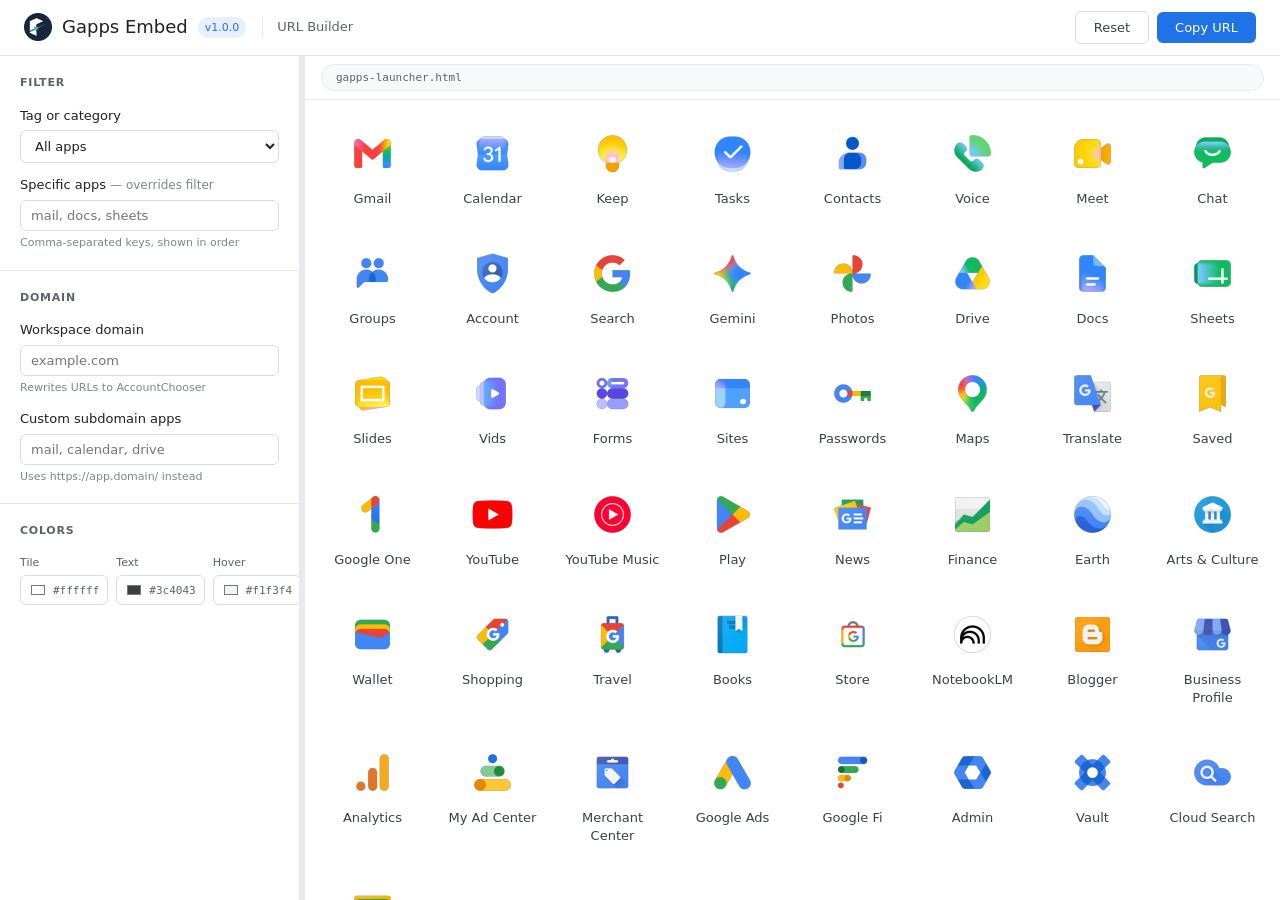
==== gapps-builder.html @ 76f46f24 "Initial public release (v1.0.0)" ====
<!DOCTYPE html>
<html lang="en">
<head>
<meta charset="utf-8">
<meta name="viewport" content="width=device-width, initial-scale=1">
<title>Gapps Embed — URL Builder</title>
<link rel="icon" href="assets/favicon.ico" sizes="any">
<link rel="icon" type="image/png" sizes="32x32" href="assets/favicon-32.png">
<style>
  *, *::before, *::after { box-sizing: border-box; margin: 0; padding: 0; }

  html, body {
    height: 100%;
    font-family: system-ui, -apple-system, 'Segoe UI', Roboto, Arial, sans-serif;
    color: #202124;
    background: #fff;
    line-height: 1.6;
  }

  /* ── Header ── */
  header {
    border-bottom: 1px solid #e8eaed;
    padding: 0 24px;
    height: 56px;
    display: flex;
    align-items: center;
    gap: 12px;
    flex-shrink: 0;
    background: #fff;
    z-index: 10;
  }

  header a.wordmark {
    display: flex;
    align-items: center;
    gap: 10px;
    text-decoration: none;
    color: inherit;
  }

  header img {
    width: 28px;
    height: 28px;
  }

  header h1 {
    font-size: 18px;
    font-weight: 500;
    color: #202124;
  }

  header .badge {
    font-size: 11px;
    background: #e8f0fe;
    color: #1f73e6;
    padding: 2px 7px;
    border-radius: 12px;
    font-weight: 500;
  }

  header .page-title {
    font-size: 13px;
    color: #5f6368;
    padding-left: 14px;
    margin-left: 4px;
    border-left: 1px solid #e8eaed;
  }

  header .spacer { flex: 1; }

  header .header-actions {
    display: flex;
    gap: 8px;
    align-items: center;
  }

  /* ── App shell ── */
  .shell {
    display: flex;
    height: calc(100vh - 56px);
    overflow: hidden;
  }

  /* ── Sidebar (controls) ── */
  .sidebar {
    width: 300px;
    flex-shrink: 0;
    border-right: 1px solid #e8eaed;
    overflow-y: auto;
    background: #fff;
    display: flex;
    flex-direction: column;
  }

  .sidebar-section {
    padding: 18px 20px;
    border-bottom: 1px solid #e8eaed;
  }

  .sidebar-section:last-child {
    border-bottom: none;
  }

  .sidebar-section h3 {
    font-size: 11px;
    font-weight: 600;
    text-transform: uppercase;
    letter-spacing: 0.07em;
    color: #5f6368;
    margin-bottom: 14px;
  }

  .field {
    margin-bottom: 12px;
  }

  .field:last-child { margin-bottom: 0; }

  .field label {
    display: block;
    font-size: 13px;
    font-weight: 500;
    color: #202124;
    margin-bottom: 4px;
  }

  .field label .hint {
    font-weight: 400;
    color: #80868b;
    font-size: 12px;
  }

  .field select,
  .field input[type="text"] {
    width: 100%;
    padding: 7px 10px;
    border: 1px solid #dadce0;
    border-radius: 6px;
    font-family: inherit;
    font-size: 13px;
    color: #202124;
    background: #fff;
    transition: border-color 0.15s;
  }

  .field select:focus,
  .field input[type="text"]:focus {
    outline: none;
    border-color: #1f73e6;
    box-shadow: 0 0 0 2px rgba(31,115,230,0.12);
  }

  .field small {
    display: block;
    font-size: 11px;
    color: #80868b;
    margin-top: 3px;
  }

  /* Color row */
  .color-row {
    display: grid;
    grid-template-columns: 1fr 1fr 1fr;
    gap: 8px;
  }

  .color-field label {
    display: block;
    font-size: 11px;
    font-weight: 500;
    color: #5f6368;
    margin-bottom: 4px;
  }

  .color-swatch {
    display: flex;
    align-items: center;
    gap: 6px;
    padding: 5px 8px;
    border: 1px solid #dadce0;
    border-radius: 6px;
    cursor: pointer;
    background: #fff;
    transition: border-color 0.15s;
  }

  .color-swatch:hover { border-color: #adb5bd; }

  .color-swatch input[type="color"] {
    width: 18px;
    height: 18px;
    border: none;
    padding: 0;
    background: none;
    cursor: pointer;
    border-radius: 3px;
    flex-shrink: 0;
  }

  .color-swatch span {
    font-size: 11px;
    font-family: 'Menlo', 'Consolas', monospace;
    color: #5f6368;
    white-space: nowrap;
  }

  /* ── Buttons ── */
  .btn-primary {
    display: inline-flex;
    align-items: center;
    padding: 8px 18px;
    background: #1f73e6;
    color: #fff;
    text-decoration: none;
    border-radius: 6px;
    font-size: 13px;
    font-weight: 500;
    border: none;
    cursor: pointer;
    transition: background 0.15s;
    font-family: inherit;
    white-space: nowrap;
  }

  .btn-primary:hover { background: #1765cc; }

  .btn-secondary {
    display: inline-flex;
    align-items: center;
    padding: 8px 18px;
    border: 1px solid #dadce0;
    color: #3c4043;
    text-decoration: none;
    border-radius: 6px;
    font-size: 13px;
    font-weight: 500;
    background: #fff;
    cursor: pointer;
    transition: background 0.15s;
    font-family: inherit;
    white-space: nowrap;
  }

  .btn-secondary:hover { background: #f8f9fa; }

  .action-row {
    display: flex;
    gap: 8px;
  }

  /* ── Resize handle ── */
  .resize-handle {
    width: 5px;
    flex-shrink: 0;
    background: #e8eaed;
    cursor: col-resize;
    transition: background 0.15s;
    position: relative;
  }

  .resize-handle:hover,
  .resize-handle.dragging {
    background: #1f73e6;
  }

  /* ── Preview pane ── */
  .preview-pane {
    flex: 1;
    display: flex;
    flex-direction: column;
    background: #f8f9fa;
    overflow: hidden;
  }

  .preview-toolbar {
    height: 44px;
    background: #fff;
    border-bottom: 1px solid #e8eaed;
    display: flex;
    align-items: center;
    padding: 0 16px;
    gap: 10px;
    flex-shrink: 0;
  }

  .preview-url {
    flex: 1;
    background: #f8f9fa;
    border: 1px solid #e8eaed;
    border-radius: 20px;
    padding: 4px 14px;
    font-family: 'Menlo', 'Consolas', monospace;
    font-size: 11px;
    color: #5f6368;
    white-space: nowrap;
    overflow: hidden;
    text-overflow: ellipsis;
    cursor: default;
    user-select: all;
  }

  .preview-pane iframe {
    flex: 1;
    border: none;
    width: 100%;
    background: #fff;
  }

  /* ── Toast ── */
  .toast {
    position: fixed;
    bottom: 20px;
    right: 20px;
    background: #202124;
    color: #fff;
    padding: 9px 16px;
    border-radius: 8px;
    font-size: 13px;
    opacity: 0;
    transform: translateY(6px);
    transition: opacity 0.18s, transform 0.18s;
    pointer-events: none;
    z-index: 100;
  }

  .toast.show {
    opacity: 1;
    transform: translateY(0);
  }
</style>
<script src="src/apps.js"></script>
<script src="src/filter.js"></script>
</head>
<body>

<header>
  <a href="index.html" class="wordmark">
    <img src="assets/favicon-48.png" alt="">
    <h1>Gapps Embed</h1>
    <span class="badge">v1.0.0</span>
  </a>
  <span class="page-title">URL Builder</span>
  <div class="spacer"></div>
  <div class="header-actions">
    <button class="btn-secondary" onclick="resetForm()">Reset</button>
    <button class="btn-primary" onclick="copyURL()">Copy URL</button>
  </div>
</header>

<div class="shell">

  <!-- Sidebar: Controls -->
  <aside class="sidebar">

    <div class="sidebar-section">
      <h3>Filter</h3>
      <div class="field">
        <label for="filter">Tag or category</label>
        <select id="filter">
          <option value="">All apps</option>
          <option value="gmail">Personal Gmail</option>
          <option value="ws-legacy">Workspace Legacy</option>
          <option value="ws-starter">Workspace Starter</option>
          <option value="ws-standard">Workspace Standard</option>
          <option value="ws-plus">Workspace Plus</option>
          <option value="ws-enterprise">Workspace Enterprise</option>
          <option value="ws-education">Workspace Education</option>
          <option value="ws-essentials">Workspace Essentials</option>
        </select>
      </div>
      <div class="field">
        <label for="apps">Specific apps <span class="hint">— overrides filter</span></label>
        <input type="text" id="apps" placeholder="mail, docs, sheets">
        <small>Comma-separated keys, shown in order</small>
      </div>
    </div>

    <div class="sidebar-section">
      <h3>Domain</h3>
      <div class="field">
        <label for="domain">Workspace domain</label>
        <input type="text" id="domain" placeholder="example.com">
        <small>Rewrites URLs to AccountChooser</small>
      </div>
      <div class="field">
        <label for="custom">Custom subdomain apps</label>
        <input type="text" id="custom" placeholder="mail, calendar, drive">
        <small>Uses https://app.domain/ instead</small>
      </div>
    </div>

    <div class="sidebar-section">
      <h3>Colors</h3>
      <div class="color-row">
        <div class="color-field">
          <label>Tile</label>
          <div class="color-swatch">
            <input type="color" id="tile" value="#ffffff">
            <span id="tile-hex">#ffffff</span>
          </div>
        </div>
        <div class="color-field">
          <label>Text</label>
          <div class="color-swatch">
            <input type="color" id="text" value="#3c4043">
            <span id="text-hex">#3c4043</span>
          </div>
        </div>
        <div class="color-field">
          <label>Hover</label>
          <div class="color-swatch">
            <input type="color" id="hover" value="#f1f3f4">
            <span id="hover-hex">#f1f3f4</span>
          </div>
        </div>
      </div>
    </div>

  </aside>

  <!-- Resize handle -->
  <div class="resize-handle" id="resize-handle"></div>

  <!-- Preview pane -->
  <div class="preview-pane">
    <div class="preview-toolbar">
      <div class="preview-url" id="preview-url">gapps-launcher.html</div>
    </div>
    <iframe id="preview" src="gapps-launcher.html"></iframe>
  </div>

</div>

<div class="toast" id="toast"></div>

<script>
  const BASE = 'gapps-launcher.html';

  function buildURL() {
    const params = new URLSearchParams();

    const filter = document.getElementById('filter').value;
    if (filter) params.set('filter', filter);

    const apps = document.getElementById('apps').value.trim();
    if (apps) {
      const list = apps.split(',').map(a => a.trim().toLowerCase()).filter(a => /^[a-z0-9-]+$/.test(a)).join(',');
      if (list) params.set('apps', list);
    }

    const domain = document.getElementById('domain').value.trim().toLowerCase();
    if (domain) {
      const DOMAIN_RE = /^[a-z0-9]([a-z0-9-]*[a-z0-9])?(\.[a-z0-9]([a-z0-9-]*[a-z0-9])?)+$/i;
      if (DOMAIN_RE.test(domain)) params.set('domain', domain);
    }

    const custom = document.getElementById('custom').value.trim();
    if (custom) {
      const list = custom.split(',').map(a => a.trim().toLowerCase()).filter(a => /^[a-z0-9-]+$/.test(a)).join(',');
      if (list) params.set('custom', list);
    }

    const tile = document.getElementById('tile').value;
    if (tile !== '#ffffff') params.set('tile', tile.slice(1));

    const text = document.getElementById('text').value;
    if (text !== '#3c4043') params.set('text', text.slice(1));

    const hover = document.getElementById('hover').value;
    if (hover !== '#f1f3f4') params.set('hover', hover.slice(1));

    return BASE + (params.toString() ? '?' + params.toString() : '');
  }

  function update() {
    const url = buildURL();
    document.getElementById('preview-url').textContent = url;
    document.getElementById('preview').src = url;
  }

  function copyURL() {
    const url = buildURL();
    const base = window.location.origin + window.location.pathname.replace(/\/[^/]+$/, '/');
    navigator.clipboard.writeText(base + url)
      .then(() => showToast('URL copied to clipboard'))
      .catch(() => showToast('Copy failed'));
  }

  function resetForm() {
    document.getElementById('filter').value = '';
    document.getElementById('apps').value = '';
    document.getElementById('domain').value = '';
    document.getElementById('custom').value = '';
    document.getElementById('tile').value = '#ffffff';
    document.getElementById('text').value = '#3c4043';
    document.getElementById('hover').value = '#f1f3f4';
    syncHex();
    update();
  }

  function syncHex() {
    ['tile', 'text', 'hover'].forEach(id => {
      document.getElementById(id + '-hex').textContent = document.getElementById(id).value;
    });
  }

  function showToast(msg) {
    const t = document.getElementById('toast');
    t.textContent = msg;
    t.classList.add('show');
    setTimeout(() => t.classList.remove('show'), 2500);
  }

  // Resizable sidebar
  (function () {
    const handle = document.getElementById('resize-handle');
    const sidebar = document.querySelector('.sidebar');
    const shell = document.querySelector('.shell');
    let dragging = false;
    let startX, startWidth;

    handle.addEventListener('mousedown', e => {
      dragging = true;
      startX = e.clientX;
      startWidth = sidebar.offsetWidth;
      handle.classList.add('dragging');
      document.body.style.cursor = 'col-resize';
      document.body.style.userSelect = 'none';
      // Cover iframe to prevent it stealing mouse events
      document.getElementById('preview').style.pointerEvents = 'none';
    });

    document.addEventListener('mousemove', e => {
      if (!dragging) return;
      const delta = e.clientX - startX;
      const newWidth = Math.min(Math.max(220, startWidth + delta), shell.offsetWidth - 300);
      sidebar.style.width = newWidth + 'px';
    });

    document.addEventListener('mouseup', () => {
      if (!dragging) return;
      dragging = false;
      handle.classList.remove('dragging');
      document.body.style.cursor = '';
      document.body.style.userSelect = '';
      document.getElementById('preview').style.pointerEvents = '';
    });
  })();

  ['filter', 'apps', 'domain', 'custom'].forEach(id => {
    document.getElementById(id).addEventListener('input', update);
    document.getElementById(id).addEventListener('change', update);
  });

  ['tile', 'text', 'hover'].forEach(id => {
    document.getElementById(id).addEventListener('input', () => { syncHex(); update(); });
  });

  update();
</script>

</body>
</html>
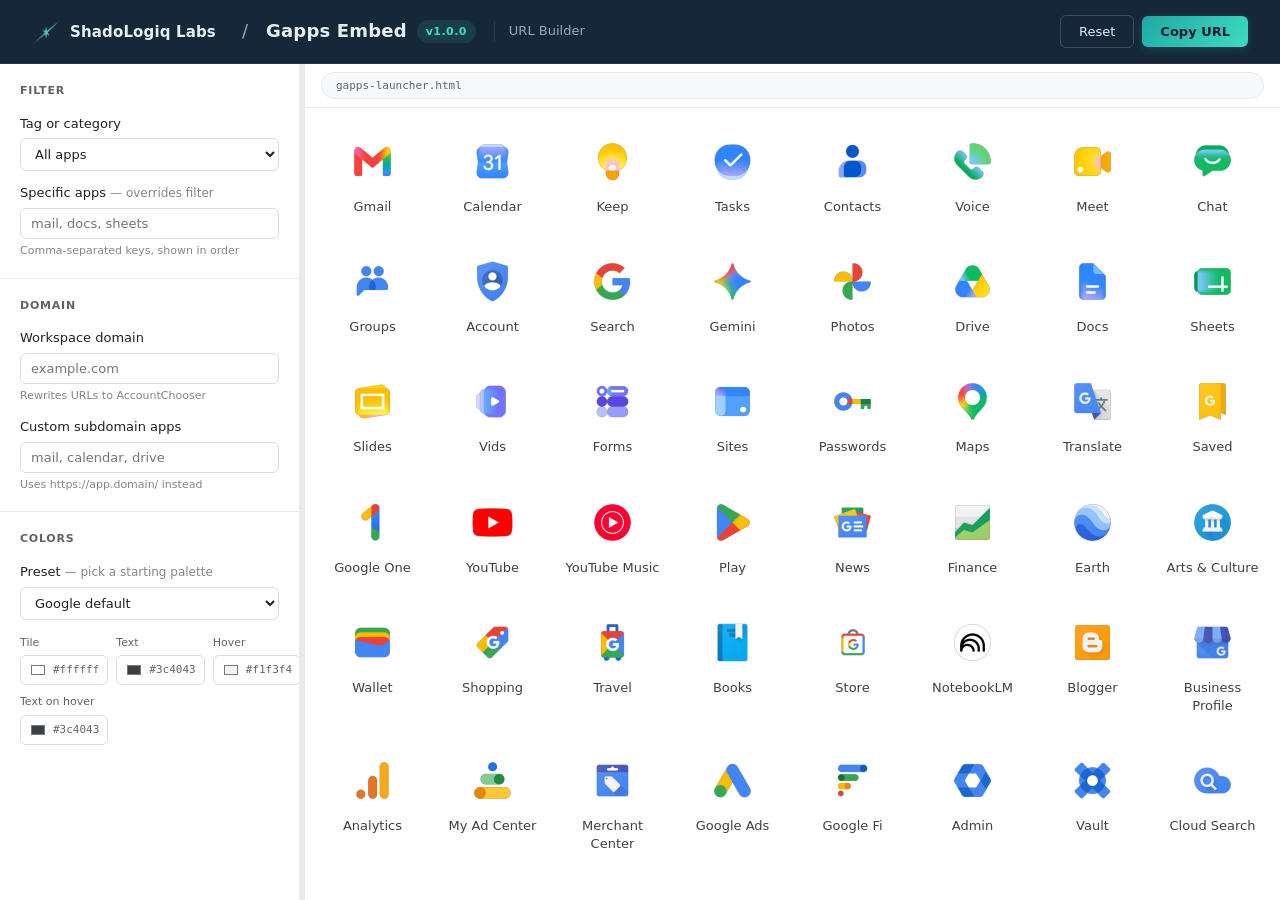
==== commit acac8377: "v1.1: live theming demo + texthover API + brand-chip nav - Fix postMessage theming being silently ig" ====
--- a/gapps-builder.html
+++ b/gapps-builder.html
@@ -17,17 +17,52 @@
     line-height: 1.6;
   }
 
-  /* ── Header ── */
+  /* ── Header (ShadoLogiq dark theme, matches other site pages) ── */
   header {
-    border-bottom: 1px solid #e8eaed;
-    padding: 0 24px;
-    height: 56px;
-    display: flex;
-    align-items: center;
-    gap: 12px;
+    background: #16273A;                       /* --navy */
+    border-bottom: 1px solid rgba(255,255,255,0.08);
+    padding: 14px 32px;
+    height: 64px;
+    display: flex;
+    align-items: center;
+    gap: 14px;
     flex-shrink: 0;
-    background: #fff;
     z-index: 10;
+  }
+
+  header .brand-chip {
+    display: flex;
+    align-items: center;
+    gap: 10px;
+    text-decoration: none;
+    color: #E6EEF5;                            /* --ink */
+    padding: 4px 8px;
+    margin-left: -8px;
+    border-radius: 8px;
+    transition: background 0.15s;
+  }
+
+  header .brand-chip:hover {
+    background: rgba(255,255,255,0.04);
+    text-decoration: none;
+  }
+
+  header .brand-chip img {
+    width: 28px;
+    height: 28px;
+  }
+
+  header .brand-name {
+    font-size: 15px;
+    font-weight: 600;
+    letter-spacing: 0.01em;
+  }
+
+  header .crumb-sep {
+    color: #9BA9B8;                            /* --ink-mute */
+    font-size: 18px;
+    font-weight: 300;
+    margin: 0 4px;
   }
 
   header a.wordmark {
@@ -38,32 +73,29 @@
     color: inherit;
   }
 
-  header img {
-    width: 28px;
-    height: 28px;
-  }
-
   header h1 {
     font-size: 18px;
-    font-weight: 500;
-    color: #202124;
+    font-weight: 600;
+    color: #E6EEF5;
+    letter-spacing: 0.01em;
   }
 
   header .badge {
     font-size: 11px;
-    background: #e8f0fe;
-    color: #1f73e6;
-    padding: 2px 7px;
-    border-radius: 12px;
-    font-weight: 500;
+    background: rgba(60, 220, 192, 0.12);      /* --pill-bg */
+    color: #3CDCC0;                            /* --pill-text */
+    padding: 3px 9px;
+    border-radius: 99px;
+    font-weight: 600;
+    letter-spacing: 0.04em;
   }
 
   header .page-title {
     font-size: 13px;
-    color: #5f6368;
+    color: #9BA9B8;
     padding-left: 14px;
     margin-left: 4px;
-    border-left: 1px solid #e8eaed;
+    border-left: 1px solid rgba(255,255,255,0.08);
   }
 
   header .spacer { flex: 1; }
@@ -77,7 +109,7 @@
   /* ── App shell ── */
   .shell {
     display: flex;
-    height: calc(100vh - 56px);
+    height: calc(100vh - 64px);
     overflow: hidden;
   }
 
@@ -204,44 +236,51 @@
     white-space: nowrap;
   }
 
-  /* ── Buttons ── */
+  /* ── Buttons (header lives on dark; sidebar/preview on light) ── */
   .btn-primary {
     display: inline-flex;
     align-items: center;
     padding: 8px 18px;
-    background: #1f73e6;
-    color: #fff;
+    background: linear-gradient(135deg, #1FA9A5, #3CDCC0);
+    color: #0E1B2A;
+    text-decoration: none;
+    border-radius: 6px;
+    font-size: 13px;
+    font-weight: 600;
+    border: none;
+    cursor: pointer;
+    transition: transform 0.15s, box-shadow 0.15s;
+    box-shadow: 0 2px 8px rgba(60,220,192,0.18);
+    font-family: inherit;
+    white-space: nowrap;
+  }
+
+  .btn-primary:hover {
+    transform: translateY(-1px);
+    box-shadow: 0 4px 14px rgba(60,220,192,0.3);
+  }
+
+  .btn-secondary {
+    display: inline-flex;
+    align-items: center;
+    padding: 8px 18px;
+    border: 1px solid rgba(255,255,255,0.18);
+    color: #E6EEF5;
     text-decoration: none;
     border-radius: 6px;
     font-size: 13px;
     font-weight: 500;
-    border: none;
+    background: transparent;
     cursor: pointer;
-    transition: background 0.15s;
+    transition: background 0.15s, border-color 0.15s;
     font-family: inherit;
     white-space: nowrap;
   }
 
-  .btn-primary:hover { background: #1765cc; }
-
-  .btn-secondary {
-    display: inline-flex;
-    align-items: center;
-    padding: 8px 18px;
-    border: 1px solid #dadce0;
-    color: #3c4043;
-    text-decoration: none;
-    border-radius: 6px;
-    font-size: 13px;
-    font-weight: 500;
-    background: #fff;
-    cursor: pointer;
-    transition: background 0.15s;
-    font-family: inherit;
-    white-space: nowrap;
-  }
-
-  .btn-secondary:hover { background: #f8f9fa; }
+  .btn-secondary:hover {
+    background: rgba(255,255,255,0.06);
+    border-color: rgba(255,255,255,0.28);
+  }
 
   .action-row {
     display: flex;
@@ -334,8 +373,12 @@
 <body>
 
 <header>
+  <a href="https://shadologiq.com" class="brand-chip" aria-label="ShadoLogiq Labs home">
+    <img src="assets/sll_spark_service_mark.png" alt="">
+    <span class="brand-name">ShadoLogiq Labs</span>
+  </a>
+  <span class="crumb-sep">/</span>
   <a href="index.html" class="wordmark">
-    <img src="assets/favicon-48.png" alt="">
     <h1>Gapps Embed</h1>
     <span class="badge">v1.0.0</span>
   </a>
@@ -391,6 +434,16 @@
 
     <div class="sidebar-section">
       <h3>Colors</h3>
+      <div class="field" style="margin-bottom: 14px;">
+        <label for="preset">Preset <span class="hint">— pick a starting palette</span></label>
+        <select id="preset">
+          <option value="custom">Custom</option>
+          <option value="google" selected>Google default</option>
+          <option value="shadologiq">ShadoLogiq (spark flip)</option>
+          <option value="solarized">Solarized</option>
+          <option value="github-dark">GitHub Dark</option>
+        </select>
+      </div>
       <div class="color-row">
         <div class="color-field">
           <label>Tile</label>
@@ -413,6 +466,13 @@
             <span id="hover-hex">#f1f3f4</span>
           </div>
         </div>
+        <div class="color-field">
+          <label>Text on hover</label>
+          <div class="color-swatch">
+            <input type="color" id="texthover" value="#3c4043">
+            <span id="texthover-hex">#3c4043</span>
+          </div>
+        </div>
       </div>
     </div>
 
@@ -468,6 +528,11 @@
 
     const hover = document.getElementById('hover').value;
     if (hover !== '#f1f3f4') params.set('hover', hover.slice(1));
+
+    const texthover = document.getElementById('texthover').value;
+    // Only emit texthover when it differs from text — otherwise launcher's
+    // default behavior (label stays same color on hover) is what we want.
+    if (texthover !== text) params.set('texthover', texthover.slice(1));
 
     return BASE + (params.toString() ? '?' + params.toString() : '');
   }
@@ -494,12 +559,14 @@
     document.getElementById('tile').value = '#ffffff';
     document.getElementById('text').value = '#3c4043';
     document.getElementById('hover').value = '#f1f3f4';
+    document.getElementById('texthover').value = '#3c4043';
+    document.getElementById('preset').value = 'google';
     syncHex();
     update();
   }
 
   function syncHex() {
-    ['tile', 'text', 'hover'].forEach(id => {
+    ['tile', 'text', 'hover', 'texthover'].forEach(id => {
       document.getElementById(id + '-hex').textContent = document.getElementById(id).value;
     });
   }
@@ -552,8 +619,31 @@
     document.getElementById(id).addEventListener('change', update);
   });
 
-  ['tile', 'text', 'hover'].forEach(id => {
-    document.getElementById(id).addEventListener('input', () => { syncHex(); update(); });
+  const PRESETS = {
+    'google':      { tile: '#ffffff', text: '#3c4043', hover: '#f1f3f4', texthover: '#3c4043' },
+    'shadologiq':  { tile: '#1E3147', text: '#3CDCC0', hover: '#3CDCC0', texthover: '#0E1B2A' },
+    'solarized':   { tile: '#FDF6E3', text: '#586E75', hover: '#EEE8D5', texthover: '#586E75' },
+    'github-dark': { tile: '#0D1117', text: '#C9D1D9', hover: '#161B22', texthover: '#C9D1D9' }
+  };
+
+  document.getElementById('preset').addEventListener('change', e => {
+    const p = PRESETS[e.target.value];
+    if (!p) return;
+    document.getElementById('tile').value      = p.tile;
+    document.getElementById('text').value      = p.text;
+    document.getElementById('hover').value     = p.hover;
+    document.getElementById('texthover').value = p.texthover;
+    syncHex();
+    update();
+  });
+
+  ['tile', 'text', 'hover', 'texthover'].forEach(id => {
+    document.getElementById(id).addEventListener('input', () => {
+      // Manual color edit → drop out of any preset
+      document.getElementById('preset').value = 'custom';
+      syncHex();
+      update();
+    });
   });
 
   update();
